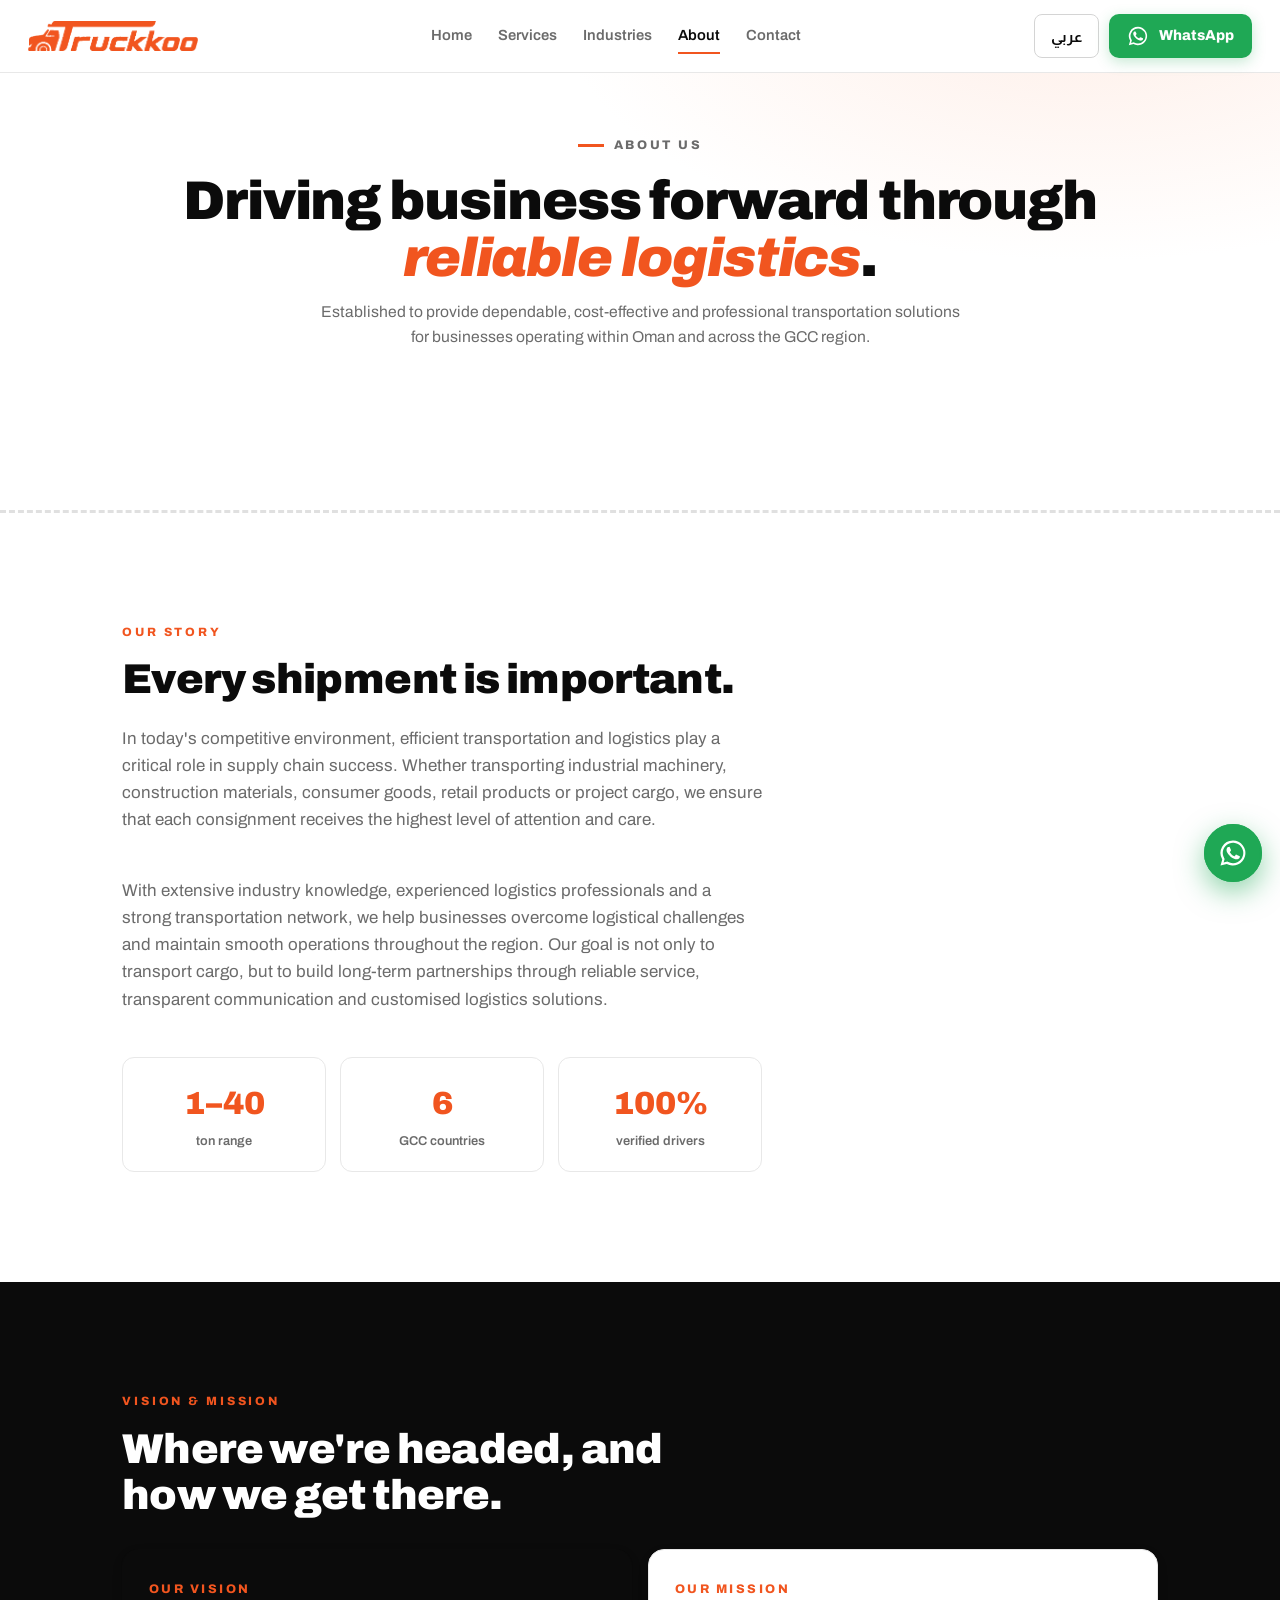
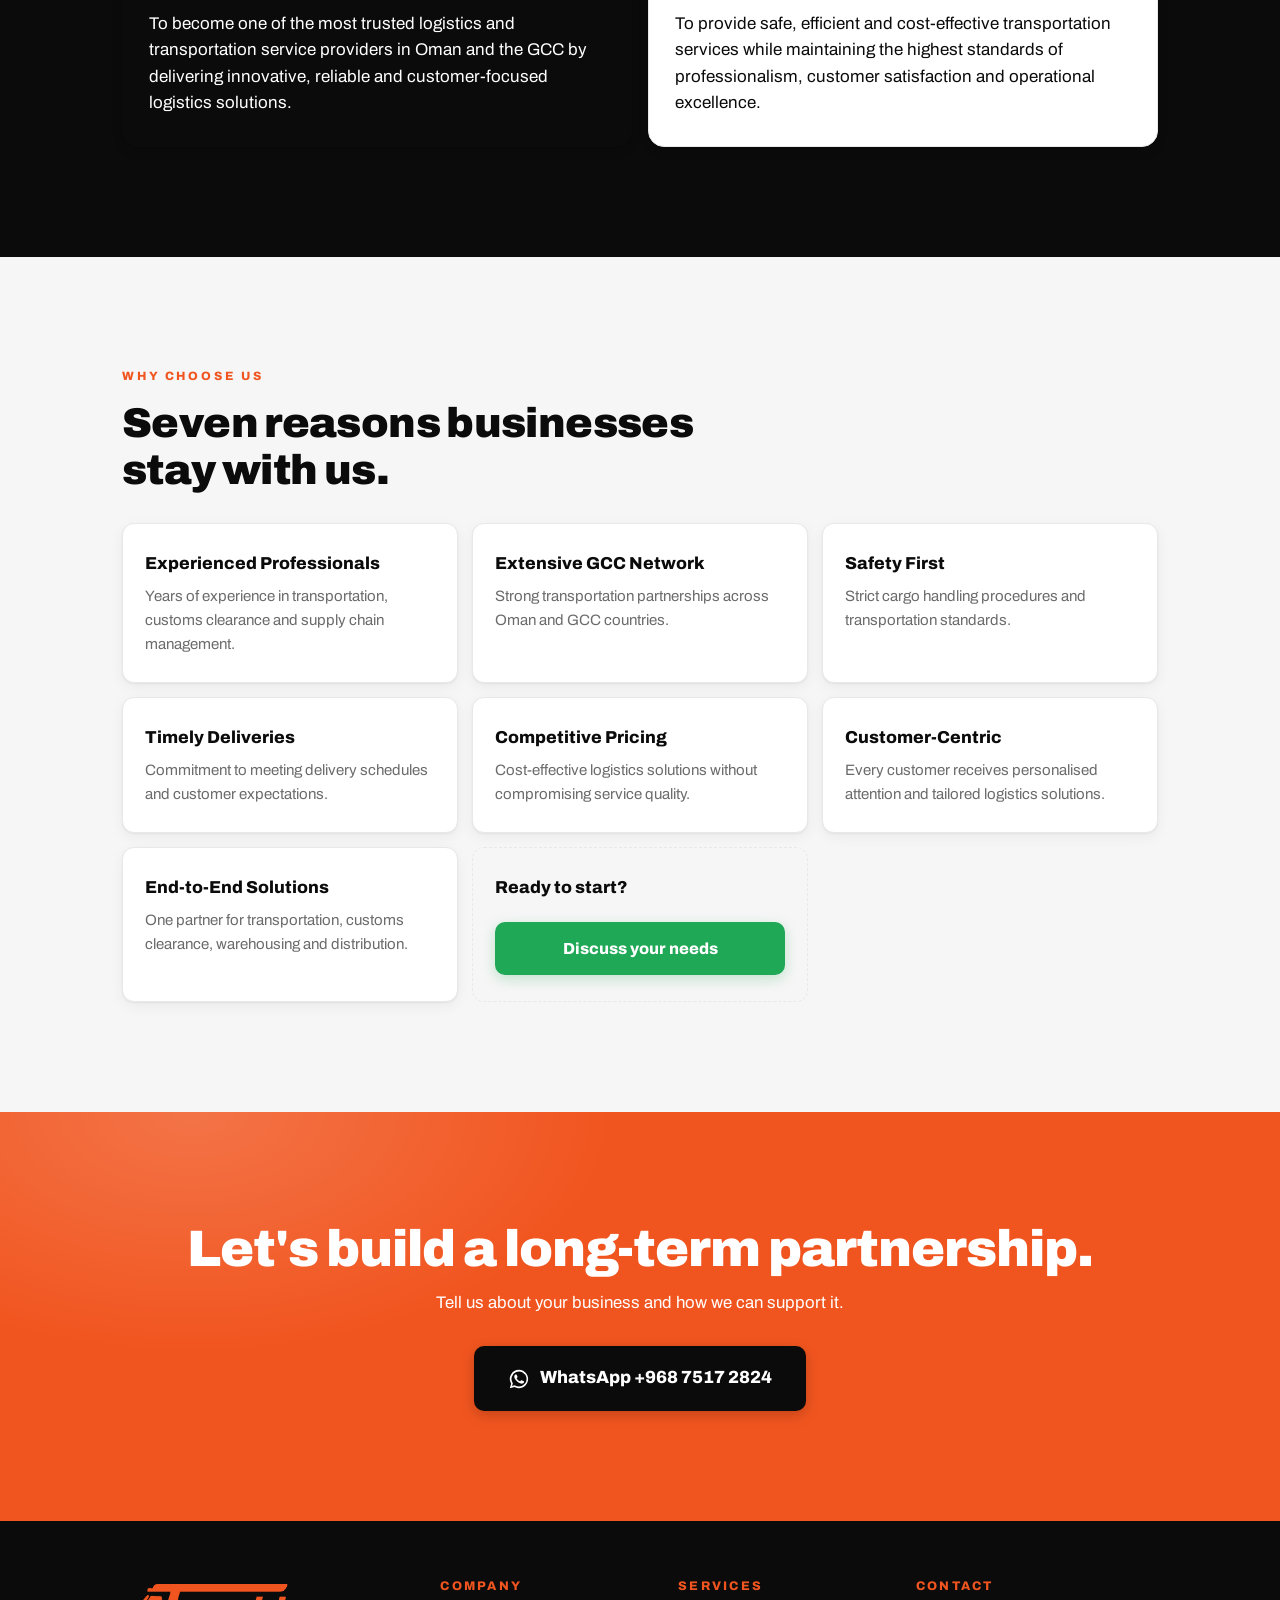
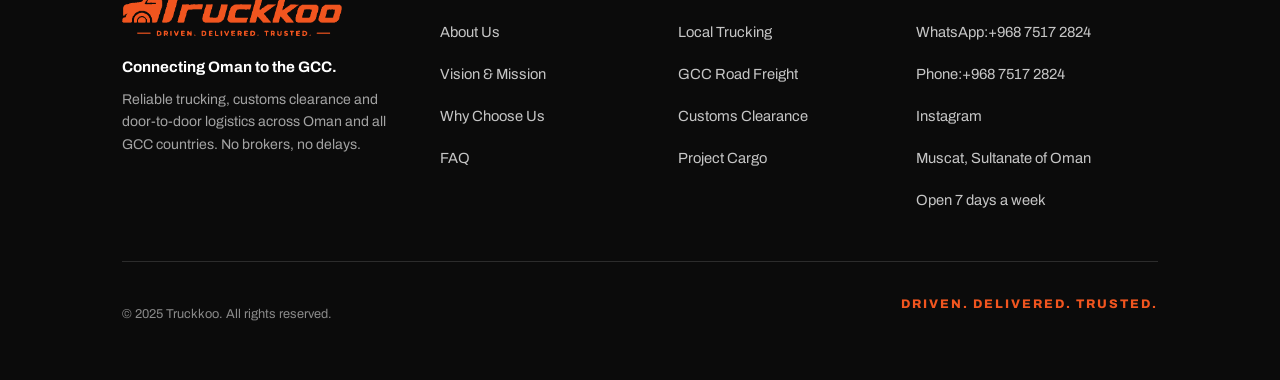
==== about.html @ d0517083 "Expand into multi-page logistics site: Services, Industries, About, Contact - Rebuild Home around Om" ====
<!DOCTYPE html>
<html lang="en" dir="ltr">
<head>
<meta charset="UTF-8">
<meta name="viewport" content="width=device-width, initial-scale=1.0">
<title>About Us — Truckkoo Trucking &amp; Logistics</title>
<meta name="description" content="Truckkoo provides dependable, cost-effective transportation across Oman and the GCC. Our vision, mission and the reasons businesses choose us.">
<meta property="og:title" content="About Us — Truckkoo">
<meta property="og:description" content="Driving business forward through reliable logistics across Oman and the GCC.">
<meta property="og:image" content="images/logo.jpg">
<meta name="theme-color" content="#13100D">
<link rel="icon" href="images/logo.jpg">
<link rel="preconnect" href="https://fonts.googleapis.com">
<link rel="preconnect" href="https://fonts.gstatic.com" crossorigin>
<link href="https://fonts.googleapis.com/css2?family=Archivo:ital,wght@0,400;0,500;0,600;0,800;0,900;1,800;1,900&family=Almarai:wght@300;400;700;800&display=swap" rel="stylesheet">
<link rel="stylesheet" href="css/style.css">
<script async src="https://www.googletagmanager.com/gtag/js?id=G-XXXXXXXXXX"></script>
<script>
  window.dataLayer = window.dataLayer || [];
  function gtag(){dataLayer.push(arguments);}
  gtag('js', new Date());
  gtag('config', 'G-XXXXXXXXXX');
</script>
</head>
<body>
<a class="skip-link en" href="#main">Skip to content</a>
<a class="skip-link ar" href="#main">تخطّ إلى المحتوى</a>

<!-- ===== Header ===== -->
<header class="site-header" id="top">
  <a class="brand" href="index.html" aria-label="Truckkoo">
    <img class="brand-logo" src="images/logo-word.png" alt="Truckkoo" width="710" height="125">
  </a>
  <nav class="main-nav" id="mainNav" aria-label="Main">
    <a href="index.html"><span class="en">Home</span><span class="ar">الرئيسية</span></a>
    <a href="services.html"><span class="en">Services</span><span class="ar">خدماتنا</span></a>
    <a href="industries.html"><span class="en">Industries</span><span class="ar">القطاعات</span></a>
    <a href="about.html" class="active"><span class="en">About</span><span class="ar">من نحن</span></a>
    <a href="contact.html"><span class="en">Contact</span><span class="ar">اتصل بنا</span></a>
  </nav>
  <div class="header-actions">
    <button class="lang-toggle" id="langToggle" aria-label="Switch language">
      <span class="en">عربي</span><span class="ar">EN</span>
    </button>
    <a class="btn btn-wa btn-header" href="https://wa.me/96875172824?text=Hi%20Truckkoo%2C%20I%20need%20a%20truck." target="_blank" rel="noopener">
      <svg class="ico-wa" viewBox="0 0 24 24" aria-hidden="true"><path d="M12 2a10 10 0 0 0-8.6 15.1L2 22l5-1.3A10 10 0 1 0 12 2zm0 18.2a8.2 8.2 0 0 1-4.2-1.2l-.3-.2-3 .8.8-2.9-.2-.3A8.2 8.2 0 1 1 12 20.2zm4.5-6.1c-.2-.1-1.5-.7-1.7-.8-.2-.1-.4-.1-.6.1-.2.2-.6.8-.8 1-.1.2-.3.2-.5.1a6.7 6.7 0 0 1-3.3-2.9c-.3-.4 0-.5.1-.7l.4-.5c.1-.2.2-.3.3-.5 0-.2 0-.4-.1-.5l-.8-1.9c-.2-.5-.4-.4-.6-.4h-.5c-.2 0-.5.1-.7.3-.2.3-.9.9-.9 2.2s.9 2.5 1.1 2.7c.1.2 1.9 2.9 4.6 4 .6.3 1.1.4 1.5.6.6.2 1.2.2 1.6.1.5-.1 1.5-.6 1.7-1.2.2-.6.2-1.1.2-1.2-.1-.1-.3-.2-.5-.3z" fill="currentColor"/></svg>
      <span class="en">WhatsApp</span><span class="ar">واتساب</span>
    </a>
    <button class="nav-toggle" id="navToggle" aria-label="Menu" aria-expanded="false" aria-controls="mainNav"><span></span><span></span><span></span></button>
  </div>
</header>

<main id="main">

<!-- ===== Page hero ===== -->
<section class="page-hero">
  <div class="container page-hero-inner">
    <p class="hero-kicker reveal" style="justify-content:center">
      <span class="en">About Us</span><span class="ar">من نحن</span>
    </p>
    <h1 class="hero-title reveal">
      <span class="en">Driving business forward through <em>reliable logistics</em>.</span>
      <span class="ar">ندفع الأعمال للأمام عبر <em>خدمات لوجستية موثوقة</em>.</span>
    </h1>
    <p class="hero-sub reveal lead-center">
      <span class="en">Established to provide dependable, cost-effective and professional transportation solutions for businesses operating within Oman and across the GCC region.</span>
      <span class="ar">تأسّسنا لتقديم حلول نقل موثوقة وفعّالة من حيث التكلفة واحترافية للشركات العاملة داخل عُمان وعبر منطقة الخليج.</span>
    </p>
  </div>
  <div class="road-strip" aria-hidden="true">
    <svg class="truck-svg" viewBox="0 0 360 112" width="360" height="112">
      <rect x="92" y="6" width="262" height="74" rx="5" fill="#ffffff" stroke="#dcdcdc" stroke-width="2"/>
      <line x1="104" y1="10" x2="104" y2="76" stroke="#f1f1f1" stroke-width="2"/>
      <line x1="342" y1="10" x2="342" y2="76" stroke="#f1f1f1" stroke-width="2"/>
      <image href="images/logo-mark.png" x="130" y="16" width="186" height="44"/>
      <text x="223" y="71" text-anchor="middle" font-family="Archivo, sans-serif" font-weight="700" font-size="8.5" letter-spacing="2.5" fill="#9a9a9a">WA.ME/96875172824</text>
      <rect x="6" y="80" width="348" height="5" fill="#0b0b0b"/>
      <rect x="226" y="85" width="122" height="6" rx="2" fill="#1d1d1d"/>
      <rect x="346" y="80" width="6" height="20" fill="#0b0b0b"/>
      <path d="M10 84 V52 Q10 46 13 41.5 L26 21.5 Q29.5 16 36 16 H78 Q84 16 84 22 V84 Z" fill="#f1551f"/>
      <rect x="11" y="68" width="73" height="16" fill="#d9430f"/>
      <path d="M17.5 44 L28.5 27 Q30.5 23.5 35 23.5 H52 V44 Z" fill="#181b20"/>
      <line x1="57" y1="20" x2="57" y2="80" stroke="#d9430f" stroke-width="2"/>
      <rect x="60" y="48" width="8" height="2.6" rx="1.3" fill="#b33409"/>
      <rect x="9" y="62" width="4.5" height="7" rx="1.6" fill="#ffd166"/>
      <rect x="6" y="74" width="9" height="11" rx="2" fill="#1a1a1a"/>
      <line x1="14" y1="30" x2="20" y2="30" stroke="#1a1a1a" stroke-width="2.4"/>
      <line x1="20" y1="30" x2="20" y2="38" stroke="#1a1a1a" stroke-width="2.4"/>
      <rect x="85.5" y="24" width="5" height="56" fill="#3c3f44"/>
      <rect x="85.5" y="20" width="5" height="3" fill="#6b6f75"/>
      <rect x="42" y="88" width="34" height="11" rx="5.5" fill="#aab0b7"/>
      <g transform="translate(30,96)"><g class="wheel"><circle r="13" fill="#15171a"/><circle r="6.6" fill="#caccd1"/><path d="M-6.6 0H6.6M0 -6.6V6.6" stroke="#74777c" stroke-width="2"/><circle r="2.1" fill="#74777c"/></g></g>
      <g transform="translate(72,96)"><g class="wheel"><circle r="13" fill="#15171a"/><circle r="6.6" fill="#caccd1"/><path d="M-6.6 0H6.6M0 -6.6V6.6" stroke="#74777c" stroke-width="2"/><circle r="2.1" fill="#74777c"/></g></g>
      <g transform="translate(282,96)"><g class="wheel"><circle r="13" fill="#15171a"/><circle r="6.6" fill="#caccd1"/><path d="M-6.6 0H6.6M0 -6.6V6.6" stroke="#74777c" stroke-width="2"/><circle r="2.1" fill="#74777c"/></g></g>
      <g transform="translate(309,96)"><g class="wheel"><circle r="13" fill="#15171a"/><circle r="6.6" fill="#caccd1"/><path d="M-6.6 0H6.6M0 -6.6V6.6" stroke="#74777c" stroke-width="2"/><circle r="2.1" fill="#74777c"/></g></g>
      <g transform="translate(336,96)"><g class="wheel"><circle r="13" fill="#15171a"/><circle r="6.6" fill="#caccd1"/><path d="M-6.6 0H6.6M0 -6.6V6.6" stroke="#74777c" stroke-width="2"/><circle r="2.1" fill="#74777c"/></g></g>
    </svg>
  </div>
</section>

<!-- ===== Story ===== -->
<section class="section">
  <div class="container">
    <p class="eyebrow reveal"><span class="en">Our Story</span><span class="ar">قصتنا</span></p>
    <h2 class="section-title reveal">
      <span class="en">Every shipment is important.</span>
      <span class="ar">كل شحنة مهمّة.</span>
    </h2>
    <p class="lead reveal">
      <span class="en">In today's competitive environment, efficient transportation and logistics play a critical role in supply chain success. Whether transporting industrial machinery, construction materials, consumer goods, retail products or project cargo, we ensure that each consignment receives the highest level of attention and care.</span>
      <span class="ar">في بيئة الأعمال التنافسية اليوم، يلعب النقل والخدمات اللوجستية الفعّالة دوراً حاسماً في نجاح سلسلة التوريد. سواءً كان نقل الآلات الصناعية أو مواد البناء أو السلع الاستهلاكية أو منتجات التجزئة أو شحنات المشاريع، نضمن أن تحظى كل شحنة بأعلى مستوى من العناية والاهتمام.</span>
    </p>
    <p class="lead reveal">
      <span class="en">With extensive industry knowledge, experienced logistics professionals and a strong transportation network, we help businesses overcome logistical challenges and maintain smooth operations throughout the region. Our goal is not only to transport cargo, but to build long-term partnerships through reliable service, transparent communication and customised logistics solutions.</span>
      <span class="ar">بفضل معرفتنا الواسعة بالقطاع، وفريقنا اللوجستي ذي الخبرة، وشبكة النقل القوية، نساعد الشركات على تجاوز التحديات اللوجستية والحفاظ على سير العمليات بسلاسة في جميع أنحاء المنطقة. هدفنا ليس نقل البضائع فحسب، بل بناء شراكات طويلة الأمد عبر خدمة موثوقة وتواصل شفّاف وحلول لوجستية مخصّصة.</span>
    </p>
    <div class="stats reveal" style="margin-top:10px">
      <div class="stat"><strong>1–40</strong><span class="en">ton range</span><span class="ar">طن حمولة</span></div>
      <div class="stat"><strong>6</strong><span class="en">GCC countries</span><span class="ar">دول خليجية</span></div>
      <div class="stat"><strong>100%</strong><span class="en">verified drivers</span><span class="ar">سائقون موثّقون</span></div>
    </div>
  </div>
</section>

<!-- ===== Vision & Mission ===== -->
<section class="section section-dark" id="vision">
  <div class="container">
    <p class="eyebrow reveal"><span class="en">Vision &amp; Mission</span><span class="ar">الرؤية والرسالة</span></p>
    <h2 class="section-title reveal">
      <span class="en">Where we're headed, and how we get there.</span>
      <span class="ar">إلى أين نتّجه، وكيف نصل.</span>
    </h2>
    <div class="vm-grid">
      <div class="vm-card vm-accent reveal">
        <p class="vm-label"><span class="en">Our Vision</span><span class="ar">رؤيتنا</span></p>
        <p><span class="en">To become one of the most trusted logistics and transportation service providers in Oman and the GCC by delivering innovative, reliable and customer-focused logistics solutions.</span><span class="ar">أن نصبح من أكثر مزوّدي الخدمات اللوجستية والنقل ثقةً في عُمان والخليج، عبر تقديم حلول لوجستية مبتكرة وموثوقة تركّز على العميل.</span></p>
      </div>
      <div class="vm-card reveal">
        <p class="vm-label"><span class="en">Our Mission</span><span class="ar">رسالتنا</span></p>
        <p><span class="en">To provide safe, efficient and cost-effective transportation services while maintaining the highest standards of professionalism, customer satisfaction and operational excellence.</span><span class="ar">تقديم خدمات نقل آمنة وفعّالة وبتكلفة مناسبة مع الحفاظ على أعلى معايير الاحترافية ورضا العملاء والتميّز التشغيلي.</span></p>
      </div>
    </div>
  </div>
</section>

<!-- ===== Why Choose Us ===== -->
<section class="section why" id="why">
  <div class="container">
    <p class="eyebrow reveal"><span class="en">Why Choose Us</span><span class="ar">لماذا تختارنا</span></p>
    <h2 class="section-title reveal">
      <span class="en">Seven reasons businesses stay with us.</span>
      <span class="ar">سبعة أسباب تجعل الشركات تبقى معنا.</span>
    </h2>
    <div class="info-grid">
      <div class="info-card reveal"><h3><span class="en">Experienced Professionals</span><span class="ar">فريق ذو خبرة</span></h3><p><span class="en">Years of experience in transportation, customs clearance and supply chain management.</span><span class="ar">سنوات من الخبرة في النقل والتخليص الجمركي وإدارة سلسلة التوريد.</span></p></div>
      <div class="info-card reveal"><h3><span class="en">Extensive GCC Network</span><span class="ar">شبكة خليجية واسعة</span></h3><p><span class="en">Strong transportation partnerships across Oman and GCC countries.</span><span class="ar">شراكات نقل قوية عبر عُمان ودول الخليج.</span></p></div>
      <div class="info-card reveal"><h3><span class="en">Safety First</span><span class="ar">السلامة أولاً</span></h3><p><span class="en">Strict cargo handling procedures and transportation standards.</span><span class="ar">إجراءات صارمة لمناولة البضائع ومعايير نقل عالية.</span></p></div>
      <div class="info-card reveal"><h3><span class="en">Timely Deliveries</span><span class="ar">توصيل في الوقت</span></h3><p><span class="en">Commitment to meeting delivery schedules and customer expectations.</span><span class="ar">التزام بالوفاء بمواعيد التسليم وتوقعات العملاء.</span></p></div>
      <div class="info-card reveal"><h3><span class="en">Competitive Pricing</span><span class="ar">أسعار تنافسية</span></h3><p><span class="en">Cost-effective logistics solutions without compromising service quality.</span><span class="ar">حلول لوجستية بتكلفة مناسبة دون المساس بجودة الخدمة.</span></p></div>
      <div class="info-card reveal"><h3><span class="en">Customer-Centric</span><span class="ar">نركّز على العميل</span></h3><p><span class="en">Every customer receives personalised attention and tailored logistics solutions.</span><span class="ar">كل عميل يحظى باهتمام شخصي وحلول لوجستية مصمّمة خصيصاً.</span></p></div>
      <div class="info-card reveal"><h3><span class="en">End-to-End Solutions</span><span class="ar">حلول متكاملة</span></h3><p><span class="en">One partner for transportation, customs clearance, warehousing and distribution.</span><span class="ar">شريك واحد للنقل والتخليص الجمركي والتخزين والتوزيع.</span></p></div>
      <div class="info-card reveal" style="display:flex;flex-direction:column;justify-content:center;gap:14px;border-style:dashed;background:transparent;box-shadow:none">
        <h3><span class="en">Ready to start?</span><span class="ar">جاهز للبدء؟</span></h3>
        <a class="btn btn-wa" href="https://wa.me/96875172824?text=Hi%20Truckkoo%2C%20I'd%20like%20to%20discuss%20my%20logistics%20needs." target="_blank" rel="noopener"><span class="en">Discuss your needs</span><span class="ar">ناقش احتياجاتك</span></a>
      </div>
    </div>
  </div>
</section>

<!-- ===== Contact CTA ===== -->
<section class="section section-orange contact" id="contact">
  <div class="container contact-inner">
    <h2 class="contact-title reveal">
      <span class="en">Let's build a long-term partnership.</span>
      <span class="ar">لنبنِ شراكة طويلة الأمد.</span>
    </h2>
    <p class="contact-sub reveal">
      <span class="en">Tell us about your business and how we can support it.</span>
      <span class="ar">أخبرنا عن عملك وكيف يمكننا دعمه.</span>
    </p>
    <a class="btn btn-dark btn-xl reveal" href="https://wa.me/96875172824?text=Hi%20Truckkoo%2C%20I'd%20like%20to%20discuss%20a%20logistics%20partnership." target="_blank" rel="noopener">
      <svg class="ico-wa" viewBox="0 0 24 24" aria-hidden="true"><path d="M12 2a10 10 0 0 0-8.6 15.1L2 22l5-1.3A10 10 0 1 0 12 2zm0 18.2a8.2 8.2 0 0 1-4.2-1.2l-.3-.2-3 .8.8-2.9-.2-.3A8.2 8.2 0 1 1 12 20.2zm4.5-6.1c-.2-.1-1.5-.7-1.7-.8-.2-.1-.4-.1-.6.1-.2.2-.6.8-.8 1-.1.2-.3.2-.5.1a6.7 6.7 0 0 1-3.3-2.9c-.3-.4 0-.5.1-.7l.4-.5c.1-.2.2-.3.3-.5 0-.2 0-.4-.1-.5l-.8-1.9c-.2-.5-.4-.4-.6-.4h-.5c-.2 0-.5.1-.7.3-.2.3-.9.9-.9 2.2s.9 2.5 1.1 2.7c.1.2 1.9 2.9 4.6 4 .6.3 1.1.4 1.5.6.6.2 1.2.2 1.6.1.5-.1 1.5-.6 1.7-1.2.2-.6.2-1.1.2-1.2-.1-.1-.3-.2-.5-.3z" fill="currentColor"/></svg>
      <span class="en">WhatsApp +968 7517 2824</span><span class="ar">واتساب ‎+968 7517 2824‎</span>
    </a>
  </div>
</section>

</main>

<!-- ===== Footer ===== -->
<footer class="site-footer">
  <div class="container">
    <div class="footer-grid">
      <div class="footer-col footer-col-brand">
        <a class="brand brand-footer" href="index.html">
          <img class="brand-logo brand-logo-footer" src="images/logo-mark.png" alt="Truckkoo — Driven. Delivered. Trusted." width="710" height="168">
        </a>
        <p class="footer-slogan">
          <span class="en">Connecting Oman to the GCC.</span>
          <span class="ar">نربط عُمان بدول الخليج.</span>
        </p>
        <p class="footer-desc">
          <span class="en">Reliable trucking, customs clearance and door-to-door logistics across Oman and all GCC countries. No brokers, no delays.</span>
          <span class="ar">نقل موثوق وتخليص جمركي وخدمات من الباب إلى الباب في عُمان وجميع دول الخليج. بدون وسطاء، بدون تأخير.</span>
        </p>
      </div>
      <div class="footer-col">
        <h4><span class="en">Company</span><span class="ar">الشركة</span></h4>
        <ul>
          <li><a href="about.html"><span class="en">About Us</span><span class="ar">من نحن</span></a></li>
          <li><a href="about.html#vision"><span class="en">Vision &amp; Mission</span><span class="ar">الرؤية والرسالة</span></a></li>
          <li><a href="about.html#why"><span class="en">Why Choose Us</span><span class="ar">لماذا تختارنا</span></a></li>
          <li><a href="contact.html#faq"><span class="en">FAQ</span><span class="ar">الأسئلة الشائعة</span></a></li>
        </ul>
      </div>
      <div class="footer-col">
        <h4><span class="en">Services</span><span class="ar">الخدمات</span></h4>
        <ul>
          <li><a href="services.html#local"><span class="en">Local Trucking</span><span class="ar">النقل الداخلي</span></a></li>
          <li><a href="services.html#gcc"><span class="en">GCC Road Freight</span><span class="ar">الشحن الخليجي</span></a></li>
          <li><a href="services.html#customs"><span class="en">Customs Clearance</span><span class="ar">التخليص الجمركي</span></a></li>
          <li><a href="services.html#project"><span class="en">Project Cargo</span><span class="ar">شحن المشاريع</span></a></li>
        </ul>
      </div>
      <div class="footer-col">
        <h4><span class="en">Contact</span><span class="ar">تواصل معنا</span></h4>
        <ul>
          <li><a href="https://wa.me/96875172824" target="_blank" rel="noopener"><span class="en">WhatsApp:</span><span class="ar">واتساب:</span> <span dir="ltr">+968 7517 2824</span></a></li>
          <li><a href="tel:+96875172824"><span class="en">Phone:</span><span class="ar">هاتف:</span> <span dir="ltr">+968 7517 2824</span></a></li>
          <li><a href="https://instagram.com/truckkoo" target="_blank" rel="noopener"><span class="en">Instagram</span><span class="ar">إنستغرام</span></a></li>
          <li><span class="footer-plain"><span class="en">Muscat, Sultanate of Oman</span><span class="ar">مسقط، سلطنة عُمان</span></span></li>
          <li><span class="footer-plain"><span class="en">Open 7 days a week</span><span class="ar">نعمل طوال أيام الأسبوع</span></span></li>
        </ul>
      </div>
    </div>
    <div class="footer-bottom">
      <p class="footer-copy">© 2025 Truckkoo. <span class="en">All rights reserved.</span><span class="ar">جميع الحقوق محفوظة.</span></p>
      <p class="footer-tag"><span class="en">Driven. Delivered. Trusted.</span><span class="ar">قيادة. توصيل. ثقة.</span></p>
    </div>
  </div>
</footer>

<a class="wa-float" href="https://wa.me/96875172824?text=Hi%20Truckkoo%2C%20I%20need%20a%20truck." target="_blank" rel="noopener" aria-label="Chat on WhatsApp">
  <svg viewBox="0 0 24 24" aria-hidden="true"><path d="M12 2a10 10 0 0 0-8.6 15.1L2 22l5-1.3A10 10 0 1 0 12 2zm0 18.2a8.2 8.2 0 0 1-4.2-1.2l-.3-.2-3 .8.8-2.9-.2-.3A8.2 8.2 0 1 1 12 20.2zm4.5-6.1c-.2-.1-1.5-.7-1.7-.8-.2-.1-.4-.1-.6.1-.2.2-.6.8-.8 1-.1.2-.3.2-.5.1a6.7 6.7 0 0 1-3.3-2.9c-.3-.4 0-.5.1-.7l.4-.5c.1-.2.2-.3.3-.5 0-.2 0-.4-.1-.5l-.8-1.9c-.2-.5-.4-.4-.6-.4h-.5c-.2 0-.5.1-.7.3-.2.3-.9.9-.9 2.2s.9 2.5 1.1 2.7c.1.2 1.9 2.9 4.6 4 .6.3 1.1.4 1.5.6.6.2 1.2.2 1.6.1.5-.1 1.5-.6 1.7-1.2.2-.6.2-1.1.2-1.2-.1-.1-.3-.2-.5-.3z" fill="currentColor"/></svg>
</a>

<script src="js/main.js"></script>
</body>
</html>
---- css/style.css ----
/* ============================================================
   Truckkoo — Driven. Delivered. Trusted.
   Mobile-first · Bilingual EN/AR · Single accent orange
   ============================================================ */

:root {
  --orange: #f1551f;
  --orange-deep: #d9430f;
  --orange-soft: #feeee7;
  --sand: #ffffff;
  --sand-deep: #f6f6f6;
  --ink: #0b0b0b;
  --ink-soft: #6b6b6b;
  --line: #e8e8e8;
  --asphalt: #0b0b0b;
  --asphalt-2: #161616;
  --asphalt-line: #2c2c2c;
  --paper: #ffffff;
  --wa: #1fa855;
  --font-latin: "Archivo", sans-serif;
  --font-arabic: "Almarai", sans-serif;
  --radius: 12px;
  --shadow: 0 1px 2px rgba(0, 0, 0, .05), 0 4px 14px rgba(0, 0, 0, .05);
}

* { margin: 0; padding: 0; box-sizing: border-box; }

html { scroll-behavior: smooth; scroll-padding-top: 76px; }

body {
  font-family: var(--font-latin);
  background: var(--sand);
  color: var(--ink);
  line-height: 1.6;
  -webkit-font-smoothing: antialiased;
  overflow-x: hidden;
}

/* ---------- Language switching ---------- */
html[lang="en"] .ar { display: none; }
html[lang="ar"] .en { display: none; }
html[lang="ar"] body { font-family: var(--font-arabic); }
html[lang="ar"] h1, html[lang="ar"] h2, html[lang="ar"] h3 { font-family: var(--font-arabic); }
html[lang="ar"] .hero-title, html[lang="ar"] .section-title { letter-spacing: 0; }
html[lang="ar"] .eyebrow, html[lang="ar"] .hero-kicker { letter-spacing: 0; }

.container { width: 100%; max-width: 1080px; margin-inline: auto; padding-inline: 22px; }

img, svg { display: block; max-width: 100%; }
a { color: inherit; text-decoration: none; }
ul, ol { list-style: none; }

/* ---------- Buttons ---------- */
.btn {
  display: inline-flex; align-items: center; justify-content: center; gap: 10px;
  font-family: inherit; font-weight: 800; font-size: 1rem;
  padding: 14px 26px; border-radius: 10px; border: none; cursor: pointer;
  transition: transform .18s ease, box-shadow .18s ease, background .18s ease;
}
.btn:active { transform: scale(.97); }
.btn-wa { background: var(--wa); color: #fff; box-shadow: 0 4px 14px rgba(31, 168, 85, .25); }
.btn-wa:hover { background: #178f47; transform: translateY(-2px); }
.btn-dark { background: var(--asphalt); color: #fff; box-shadow: 0 4px 14px rgba(0, 0, 0, .2); }
.btn-dark:hover { background: #000; transform: translateY(-2px); }
.btn-xl { font-size: 1.1rem; padding: 18px 34px; }
.ico-wa { width: 22px; height: 22px; flex: none; }

/* ---------- Header ---------- */
.site-header {
  position: sticky; top: 0; z-index: 50;
  display: flex; align-items: center; justify-content: space-between;
  padding: 12px 18px;
  background: rgba(255, 255, 255, .94);
  backdrop-filter: blur(10px);
  border-bottom: 1px solid var(--line);
}
.brand { display: inline-flex; align-items: center; }
.brand-logo { height: 30px; width: auto; }
.brand-logo-footer { height: 52px; }
.header-actions { display: flex; align-items: center; gap: 10px; }
.lang-toggle {
  font-family: var(--font-arabic); font-weight: 700; font-size: .95rem;
  background: transparent; color: var(--ink);
  border: 1.5px solid #d4d4d4; border-radius: 8px;
  padding: 8px 16px; cursor: pointer; transition: all .18s ease;
}
.lang-toggle:hover { border-color: var(--orange); color: var(--orange); }
.btn-header { padding: 10px 18px; font-size: .9rem; }
.btn-header .en, .btn-header .ar { display: none; }

/* ---------- Hero ---------- */
.hero {
  position: relative;
  background:
    radial-gradient(900px 480px at 85% -10%, var(--orange-soft) 0%, transparent 60%),
    var(--sand);
  overflow: hidden;
}
.hero-inner {
  position: relative; z-index: 2; text-align: center;
  min-height: calc(100svh - 140px);
  display: flex; flex-direction: column; align-items: center; justify-content: center;
  padding-block: 16px 24px;
}
.hero-below { position: relative; z-index: 2; }
.hero-kicker {
  display: inline-flex; align-items: center; gap: 10px;
  font-weight: 800; font-size: .78rem; letter-spacing: .22em; text-transform: uppercase;
  color: var(--ink-soft); margin-bottom: 18px;
}
.hero-kicker::before {
  content: ""; width: 26px; height: 3px; background: var(--orange); flex: none;
}
.hero-title {
  font-size: clamp(2rem, 7.4vw, 4.2rem);
  font-weight: 900; line-height: 1.04; letter-spacing: -0.02em;
  margin-bottom: 14px;
}
.hero-title em { font-style: italic; color: var(--orange); }
.hero-sub {
  font-size: .98rem; color: var(--ink-soft); max-width: 520px;
  margin: 0 auto 22px;
}
.hero-note { margin-top: 12px; font-size: .85rem; color: var(--ink-soft); }
.hero-cta { width: 100%; }

/* ---------- Quote form ---------- */
.quote-form {
  max-width: 560px; margin: 0 auto;
  background: var(--paper); border: 1px solid var(--line); border-radius: 16px;
  padding: 22px; text-align: start;
  box-shadow: 0 12px 40px rgba(0, 0, 0, .08);
}
.qf-grid { display: grid; gap: 14px; margin-bottom: 16px; }
.qf-field { display: flex; flex-direction: column; gap: 6px; }
.qf-field label {
  font-weight: 800; font-size: .8rem; letter-spacing: .04em; text-transform: uppercase;
  color: var(--ink);
}
.qf-field label small { font-weight: 600; color: var(--ink-soft); text-transform: none; letter-spacing: 0; }
.qf-field input, .qf-field select {
  font-family: inherit; font-size: 1rem; color: var(--ink);
  background: var(--sand-deep); border: 1.5px solid transparent; border-radius: 10px;
  padding: 13px 14px; width: 100%;
  transition: border-color .15s ease, background .15s ease;
  -webkit-appearance: none; appearance: none;
}
.qf-field select {
  background-image: url("data:image/svg+xml,%3Csvg xmlns='http://www.w3.org/2000/svg' viewBox='0 0 24 24'%3E%3Cpath d='M6 9l6 6 6-6' fill='none' stroke='%230b0b0b' stroke-width='2'/%3E%3C/svg%3E");
  background-repeat: no-repeat; background-size: 18px;
  background-position: right 14px center;
  padding-inline-end: 42px;
}
html[dir="rtl"] .qf-field select { background-position: left 14px center; }
.qf-field input:focus, .qf-field select:focus {
  outline: none; background: var(--paper); border-color: var(--ink);
}
.qf-field input::placeholder { color: #9a9a9a; }
.qf-submit { width: 100%; }
.qf-error { margin: -6px 0 12px; font-size: .85rem; font-weight: 700; color: #d33; }
html[lang="ar"] .qf-field label { letter-spacing: 0; }

/* Road strip with driving truck (in flow, right under hero content) */
.road-strip {
  position: relative;
  height: clamp(86px, 12vw, 112px);
  border-bottom: 3px dashed rgba(0, 0, 0, .12);
  overflow: hidden;
  pointer-events: none;
}
.truck-svg {
  position: absolute; bottom: 4px; left: 0;
  width: clamp(250px, 36vw, 340px); height: auto;
  transform: translateX(105vw);
  animation: drive 8s linear infinite;
}
@keyframes drive {
  from { transform: translateX(105vw); }
  to   { transform: translateX(-360px); }
}
.truck-svg .wheel {
  animation: roll .9s linear infinite;
  transform-box: fill-box; transform-origin: center;
}
@keyframes roll { to { transform: rotate(-360deg); } }

/* Marquee strip */
.hero-strip {
  position: relative; z-index: 2;
  background: var(--asphalt); color: var(--sand);
  padding: 13px 0; overflow: hidden; white-space: nowrap;
}
.strip-track {
  display: inline-flex; gap: 26px;
  font-weight: 800; font-size: .8rem; letter-spacing: .25em;
  animation: marquee 28s linear infinite;
  will-change: transform;
}
.strip-track span:nth-child(even) { color: var(--orange); }
@keyframes marquee { to { transform: translateX(-50%); } }
html[dir="rtl"] .strip-track { animation-name: marquee-rtl; }
@keyframes marquee-rtl { to { transform: translateX(50%); } }

/* ---------- Sections (shared) ---------- */
.section { padding: 84px 0; }
.eyebrow {
  font-weight: 800; font-size: .75rem; letter-spacing: .24em; text-transform: uppercase;
  color: var(--orange); margin-bottom: 14px;
}
.section-title {
  font-size: clamp(1.7rem, 5.6vw, 2.6rem);
  font-weight: 900; line-height: 1.12; letter-spacing: -0.015em;
  margin-bottom: 22px; max-width: 620px;
}
.section-dark { background: var(--asphalt); color: var(--sand); }
.section-dark .section-title { color: #fff; }

/* ---------- About ---------- */
.lead { font-size: 1.06rem; color: var(--ink-soft); max-width: 640px; margin-bottom: 44px; }
.stats { display: grid; grid-template-columns: repeat(3, 1fr); gap: 14px; max-width: 640px; }
.stat {
  background: var(--paper); border: 1px solid var(--line); border-radius: var(--radius);
  padding: 20px 14px; text-align: center;
  display: flex; flex-direction: column; gap: 2px;
}
.stat strong { font-size: clamp(1.4rem, 5vw, 2rem); font-weight: 900; color: var(--orange); }
.stat span { font-size: .8rem; color: var(--ink-soft); font-weight: 600; }

/* ---------- Services ---------- */
.service-list { display: grid; gap: 0; margin-top: 30px; }
.service {
  display: grid; grid-template-columns: auto 1fr; column-gap: 18px; row-gap: 2px;
  padding: 24px 0; border-bottom: 1px solid var(--asphalt-line);
  align-items: start;
}
.service:first-child { border-top: 1px solid var(--asphalt-line); }
.service-num {
  grid-row: 1 / span 2;
  font-weight: 900; font-size: .85rem; color: var(--orange);
  border: 1.5px solid var(--asphalt-line); border-radius: 50%;
  width: 42px; height: 42px; display: grid; place-items: center;
  margin-top: 2px;
}
.service h3 { font-size: 1.12rem; font-weight: 800; color: #fff; }
.service p { font-size: .94rem; color: #a3a3a3; }

/* ---------- Truck Types ---------- */
.truck-grid { display: grid; gap: 14px; margin-top: 30px; }
.truck-card {
  background: var(--asphalt-2); border: 1px solid var(--asphalt-line);
  border-radius: var(--radius); padding: 26px 22px;
  transition: border-color .2s ease, transform .2s ease;
}
.truck-card:hover { border-color: var(--orange); transform: translateY(-3px); }
.truck-ico { width: 96px; height: 48px; color: var(--orange); margin-bottom: 16px; }
.truck-tons {
  display: inline-block; font-weight: 900; font-size: 1.5rem; color: #fff;
  margin-bottom: 6px;
}
.truck-tons small { font-size: .8rem; font-weight: 700; color: var(--orange); letter-spacing: .08em; }
.truck-card h3 { font-size: 1.05rem; font-weight: 800; color: var(--sand); margin-bottom: 6px; }
.truck-card p { font-size: .9rem; color: #a3a3a3; }
.truck-card-cta {
  display: flex; flex-direction: column; align-items: flex-start; justify-content: center; gap: 16px;
  background: transparent; border: 2px dashed var(--asphalt-line);
}
.truck-cta-text { font-size: 1.1rem; font-weight: 800; color: #fff; }

/* ---------- How It Works ---------- */
.steps { display: grid; gap: 18px; margin-top: 34px; counter-reset: step; position: relative; }
.step {
  position: relative;
  background: var(--paper); border: 1px solid var(--line); border-radius: var(--radius);
  padding: 26px 22px 26px; box-shadow: var(--shadow);
}
.step-num {
  display: grid; place-items: center;
  width: 46px; height: 46px; border-radius: 50%;
  background: var(--orange); color: #fff;
  font-weight: 900; font-size: 1.2rem;
  margin-bottom: 14px;
  box-shadow: 0 6px 16px rgba(241, 85, 31, .4);
}
.step h3 { font-size: 1.12rem; font-weight: 800; margin-bottom: 4px; }
.step p { font-size: .94rem; color: var(--ink-soft); }

/* ---------- Why ---------- */
.why { background: var(--sand-deep); }
.why-list { display: grid; gap: 12px; margin-top: 30px; max-width: 560px; }
.why-list li {
  display: flex; align-items: center; gap: 14px;
  background: var(--paper); border: 1px solid var(--line); border-radius: var(--radius);
  padding: 16px 20px; font-weight: 700; font-size: 1rem;
}
.check {
  display: grid; place-items: center; flex: none;
  width: 28px; height: 28px; border-radius: 50%;
  background: var(--orange); color: #fff; font-size: .9rem; font-weight: 900;
}

/* ---------- Contact ---------- */
.section-orange {
  background:
    radial-gradient(700px 400px at 15% 0%, rgba(255, 255, 255, .18) 0%, transparent 60%),
    var(--orange);
  color: #fff;
}
.contact-inner { text-align: center; }
.contact-title {
  font-size: clamp(2rem, 7vw, 3.2rem); font-weight: 900; line-height: 1.08;
  letter-spacing: -0.02em; margin-bottom: 12px;
}
.contact-sub { font-size: 1.05rem; opacity: .92; margin-bottom: 30px; }
.contact-phone { margin-top: 20px; font-size: .98rem; opacity: .95; }
.contact-phone a { font-weight: 800; text-decoration: underline; text-underline-offset: 3px; }

/* ---------- Footer ---------- */
.site-footer { background: var(--asphalt); color: var(--sand); padding: 56px 0 96px; }
.footer-inner { display: flex; flex-direction: column; align-items: center; gap: 14px; text-align: center; }
.footer-slogan { font-size: .95rem; color: #a3a3a3; }
.footer-links { display: flex; gap: 22px; margin-top: 6px; }
.footer-links a { font-weight: 700; font-size: .92rem; color: var(--sand); transition: color .18s ease; }
.footer-links a:hover { color: var(--orange); }
.footer-copy { margin-top: 18px; font-size: .8rem; color: #8a8a8a; }

/* ---------- Floating WhatsApp ---------- */
.wa-float {
  position: fixed; z-index: 60;
  inset-inline-end: 18px; bottom: 18px;
  width: 58px; height: 58px; border-radius: 50%;
  background: var(--wa); color: #fff;
  display: grid; place-items: center;
  box-shadow: 0 10px 28px rgba(31, 168, 85, .5);
  transition: transform .18s ease;
}
.wa-float:hover { transform: scale(1.08); }
.wa-float svg { width: 30px; height: 30px; }
.wa-float::after {
  content: ""; position: absolute; inset: 0; border-radius: 50%;
  border: 2px solid var(--wa);
  animation: pulse 2s ease-out infinite;
}
@keyframes pulse {
  0% { transform: scale(1); opacity: .8; }
  100% { transform: scale(1.55); opacity: 0; }
}

/* ---------- Scroll reveal ---------- */
.reveal { opacity: 0; transform: translateY(22px); transition: opacity .6s ease, transform .6s ease; }
.reveal.in { opacity: 1; transform: none; }

@media (prefers-reduced-motion: reduce) {
  .reveal { opacity: 1; transform: none; transition: none; }
  .strip-track { animation: none; }
  .wa-float::after { animation: none; }
  .truck-svg { animation-duration: 60s; }
  .truck-svg .wheel { animation: none; }
  html { scroll-behavior: auto; }
}

/* ---------- Main nav (desktop) ---------- */
.main-nav { display: none; gap: 26px; }
.main-nav a {
  font-weight: 600; font-size: .92rem; color: var(--ink-soft);
  position: relative; transition: color .18s ease; padding: 4px 0;
}
.main-nav a::after {
  content: ""; position: absolute; inset-inline: 0; bottom: -2px; height: 2px;
  background: var(--orange); transform: scaleX(0); transform-origin: center;
  transition: transform .2s ease;
}
.main-nav a:hover { color: var(--ink); }
.main-nav a:hover::after { transform: scaleX(1); }

/* ---------- Hero trust badges ---------- */
.hero-badges {
  display: grid; grid-template-columns: repeat(2, 1fr); gap: 10px;
  max-width: 720px; margin: 0 auto;
  padding: 32px 22px 56px;
}
.hero-badges li {
  display: flex; align-items: center; gap: 10px;
  background: var(--paper); border: 1px solid var(--line);
  border-radius: 10px; padding: 12px 14px;
  font-weight: 700; font-size: .82rem;
}
.badge-ico { color: var(--orange); flex: none; display: grid; place-items: center; }
.badge-ico svg { width: 22px; height: 22px; }

/* ---------- FAQ ---------- */
.faq-list { margin-top: 30px; max-width: 720px; }
.faq-item { border-bottom: 1px solid var(--asphalt-line); }
.faq-item:first-child { border-top: 1px solid var(--asphalt-line); }
.faq-item summary {
  display: flex; align-items: center; justify-content: space-between; gap: 16px;
  list-style: none; cursor: pointer;
  padding: 20px 0; font-weight: 800; font-size: 1.02rem; color: #fff;
  transition: color .18s ease;
}
.faq-item summary::-webkit-details-marker { display: none; }
.faq-item summary:hover { color: var(--orange); }
.faq-plus { position: relative; flex: none; width: 18px; height: 18px; }
.faq-plus::before, .faq-plus::after {
  content: ""; position: absolute; background: var(--orange);
  transition: transform .2s ease;
}
.faq-plus::before { inset-inline: 0; top: 8px; height: 2px; }
.faq-plus::after { inset-block: 0; inset-inline-start: 8px; width: 2px; }
.faq-item[open] .faq-plus::after { transform: scaleY(0); }
.faq-item p { padding: 0 0 22px; font-size: .96rem; color: #a3a3a3; max-width: 600px; }

/* ---------- Corporate footer ---------- */
.footer-grid {
  display: grid; grid-template-columns: 1fr; gap: 36px;
  padding-bottom: 40px; border-bottom: 1px solid var(--asphalt-line);
}
.footer-col h4 {
  font-size: .78rem; font-weight: 800; letter-spacing: .18em; text-transform: uppercase;
  color: var(--orange); margin-bottom: 16px;
}
.footer-col ul { display: grid; gap: 2px; }
.footer-col ul a, .footer-plain { font-size: .92rem; color: #c6c6c6; }
.footer-col ul a, .footer-col ul .footer-plain {
  display: inline-flex; align-items: center; min-height: 40px; padding-block: 6px;
}
.footer-col ul a { transition: color .18s ease; }
.footer-col ul a:hover { color: var(--orange); }
.footer-col-brand .brand { margin-bottom: 12px; }
.footer-slogan { font-size: .95rem; font-weight: 700; color: var(--sand); margin-bottom: 10px; }
.footer-desc { font-size: .88rem; color: #a3a3a3; max-width: 300px; }
.footer-bottom {
  display: flex; flex-direction: column; gap: 6px; align-items: center;
  padding-top: 24px; text-align: center;
}
.footer-copy { font-size: .8rem; color: #8a8a8a; }
.footer-tag { font-size: .78rem; font-weight: 800; letter-spacing: .16em; text-transform: uppercase; color: var(--orange); }

/* ---------- Tablet & up ---------- */
@media (min-width: 640px) {
  .hero-badges { grid-template-columns: repeat(4, 1fr); }
  .qf-grid { grid-template-columns: 1fr 1fr; }
  .qf-field:nth-child(3), .qf-field:nth-child(4) { grid-column: 1 / -1; }
  .footer-grid { grid-template-columns: 1.4fr 1fr 1fr 1.2fr; }
  .footer-bottom { flex-direction: row; justify-content: space-between; }
  .truck-grid { grid-template-columns: repeat(2, 1fr); }
  .steps { grid-template-columns: repeat(3, 1fr); }
  .btn-header .en, html[lang="en"] .btn-header .ar { display: none; }
  html[lang="en"] .btn-header .en, html[lang="ar"] .btn-header .ar { display: inline; }
}

@media (min-width: 900px) {
  .main-nav { display: flex; }
  .site-header { padding: 14px 28px; }
  .section { padding: 110px 0; }
  .hero-inner { min-height: calc(100svh - 144px); padding-block: 24px 28px; }
  .hero-badges { padding-bottom: 70px; }
  .truck-grid { grid-template-columns: repeat(3, 1fr); }
  .why-list { grid-template-columns: repeat(2, 1fr); max-width: 760px; }
  .why-list li:last-child { grid-column: 1 / -1; justify-self: start; min-width: 48%; }
  .site-footer { padding-bottom: 56px; }
}

/* ============================================================
   Multi-page additions — inner page heroes, service detail
   blocks, coverage chips, destination cards, industries grid.
   Reuses existing tokens (.section, .eyebrow, .truck-card …).
   ============================================================ */

/* ============================================================
   Accessibility & touch ergonomics
   - Fitts's Law: tap targets ≥ 44px
   - Keyboard: visible focus ring (WCAG 2.4.7)
   - Skip link for screen-reader / keyboard users
   ============================================================ */
.skip-link {
  position: absolute; inset-inline-start: 8px; top: -64px; z-index: 200;
  background: var(--ink); color: #fff; padding: 11px 18px; border-radius: 8px;
  font-weight: 800; transition: top .15s ease;
}
.skip-link:focus { top: 8px; }

:focus-visible { outline: 3px solid var(--orange); outline-offset: 2px; border-radius: 6px; }
.btn:focus-visible, .wa-float:focus-visible { outline-offset: 3px; }
.section-dark :focus-visible, .section-orange :focus-visible { outline-color: #fff; }

/* Thumb-friendly hit areas */
.lang-toggle { min-height: 44px; }
.nav-toggle { min-height: 44px; }
.brand { padding-block: 7px; }
.wa-float { min-width: 44px; min-height: 44px; }

/* ---------- Active nav state ---------- */
.main-nav a.active { color: var(--ink); }
.main-nav a.active::after { transform: scaleX(1); }

/* ---------- Mobile hamburger nav ---------- */
.nav-toggle {
  display: inline-flex; flex-direction: column; justify-content: center; gap: 5px;
  width: 42px; height: 40px; padding: 0 9px;
  background: transparent; border: 1.5px solid #d4d4d4; border-radius: 8px;
  cursor: pointer;
}
.nav-toggle span { display: block; height: 2px; background: var(--ink); border-radius: 2px; transition: transform .2s ease, opacity .2s ease; }
.site-header.nav-open .nav-toggle span:nth-child(1) { transform: translateY(7px) rotate(45deg); }
.site-header.nav-open .nav-toggle span:nth-child(2) { opacity: 0; }
.site-header.nav-open .nav-toggle span:nth-child(3) { transform: translateY(-7px) rotate(-45deg); }

@media (max-width: 899px) {
  .main-nav {
    display: none;
    position: absolute; top: 100%; inset-inline: 0;
    flex-direction: column; gap: 0;
    background: #fff; border-bottom: 1px solid var(--line);
    padding: 6px 18px 14px;
    box-shadow: 0 14px 30px rgba(0, 0, 0, .1);
  }
  .site-header.nav-open .main-nav { display: flex; }
  .main-nav a { padding: 15px 4px; font-size: 1.04rem; font-weight: 700; color: var(--ink); border-bottom: 1px solid var(--line); }
  .main-nav a:last-child { border-bottom: none; }
  .main-nav a::after { display: none; }
  .main-nav a.active { color: var(--orange); }
}
@media (min-width: 900px) {
  .nav-toggle { display: none; }
}

/* ---------- Service accordion (services page) ---------- */
.svc-accordion { margin-top: 26px; max-width: 800px; }
.svc-acc {
  background: var(--paper); border: 1px solid var(--line);
  border-radius: 14px; box-shadow: var(--shadow); margin-bottom: 12px;
  transition: border-color .2s ease;
}
.svc-acc[open] { border-color: var(--orange); }
.svc-acc summary {
  display: flex; align-items: center; gap: 14px;
  list-style: none; cursor: pointer; padding: 18px 20px;
}
.svc-acc summary::-webkit-details-marker { display: none; }
.svc-acc-ico { flex: none; color: var(--orange); width: 28px; height: 28px; }
.svc-acc-ico svg { width: 28px; height: 28px; }
.svc-acc-t { flex: 1; min-width: 0; }
.svc-acc-t strong { display: block; font-size: 1.02rem; font-weight: 800; line-height: 1.25; }
.svc-acc-t small { font-size: .82rem; color: var(--ink-soft); font-weight: 600; }
.svc-acc summary .faq-plus { flex: none; }
.svc-acc[open] .faq-plus::after { transform: scaleY(0); }
.svc-acc-body { padding: 0 20px 22px; }
.svc-acc-body > p { color: var(--ink-soft); font-size: .95rem; margin-bottom: 14px; }
.svc-acc-body .chip-grid { margin-top: 0; margin-bottom: 18px; }

/* ---------- Inner-page hero ---------- */
.page-hero {
  position: relative;
  background:
    radial-gradient(900px 460px at 85% -20%, var(--orange-soft) 0%, transparent 60%),
    var(--sand);
  overflow: hidden;
}
.page-hero-inner {
  position: relative; z-index: 2; text-align: center;
  padding-block: 56px 30px;
}
.page-hero .hero-title { font-size: clamp(1.9rem, 6vw, 3.4rem); margin-bottom: 12px; }
.page-hero .hero-sub { max-width: 640px; }

/* ---------- Generic intro lead ---------- */
.lead-center { margin-inline: auto; text-align: center; }

/* ---------- Coverage / tag chips ---------- */
.chip-grid { display: flex; flex-wrap: wrap; gap: 10px; margin-top: 26px; }
.chip {
  background: var(--paper); border: 1px solid var(--line); border-radius: 999px;
  padding: 9px 18px; font-weight: 700; font-size: .9rem; color: var(--ink);
}
.section-dark .chip { background: var(--asphalt-2); border-color: var(--asphalt-line); color: #fff; }
.chip-orange { background: var(--orange); border-color: var(--orange); color: #fff; }

/* ---------- Info cards (feature grids) ---------- */
.info-grid { display: grid; gap: 14px; margin-top: 30px; grid-template-columns: 1fr; }
.info-card {
  background: var(--paper); border: 1px solid var(--line);
  border-radius: var(--radius); padding: 26px 22px; box-shadow: var(--shadow);
  transition: border-color .2s ease, transform .2s ease;
}
.info-card:hover { border-color: var(--orange); transform: translateY(-3px); }
.section-dark .info-card { background: var(--asphalt-2); border-color: var(--asphalt-line); box-shadow: none; }
.info-ico { color: var(--orange); width: 30px; height: 30px; margin-bottom: 14px; }
.info-ico svg { width: 30px; height: 30px; }
.info-card h3 { font-size: 1.08rem; font-weight: 800; margin-bottom: 6px; }
.section-dark .info-card h3 { color: #fff; }
.info-card p { font-size: .94rem; color: var(--ink-soft); }
.section-dark .info-card p { color: #a3a3a3; }

/* ---------- Service detail blocks ---------- */
.svc-block { padding: 56px 0; border-bottom: 1px solid var(--line); scroll-margin-top: 80px; }
.svc-block:last-of-type { border-bottom: none; }
.svc-head { max-width: 680px; }
.svc-head h2 { font-size: clamp(1.5rem, 4.6vw, 2.1rem); font-weight: 900; letter-spacing: -.015em; margin-bottom: 6px; }
.svc-head .svc-tagline { font-weight: 800; color: var(--orange); font-size: 1rem; margin-bottom: 12px; }
.svc-head p { color: var(--ink-soft); font-size: 1.02rem; }
.svc-cols {
  display: grid; gap: 22px; margin-top: 28px; grid-template-columns: 1fr;
}
.col-list h4 {
  font-size: .78rem; font-weight: 800; letter-spacing: .16em; text-transform: uppercase;
  color: var(--orange); margin-bottom: 14px;
}
html[lang="ar"] .col-list h4 { letter-spacing: 0; }
.list-check { display: grid; gap: 9px; }
.list-check li { display: flex; align-items: flex-start; gap: 10px; font-size: .96rem; font-weight: 600; }
.list-check li::before {
  content: "✓"; flex: none; color: var(--orange); font-weight: 900;
  font-size: .85rem; margin-top: 2px;
}
.list-plain { display: grid; gap: 8px; }
.list-plain li { font-size: .95rem; color: var(--ink-soft); }

/* ---------- GCC destination cards ---------- */
.dest-grid { display: grid; gap: 14px; margin-top: 30px; grid-template-columns: 1fr; }
.dest-card {
  background: var(--asphalt-2); border: 1px solid var(--asphalt-line);
  border-radius: var(--radius); padding: 24px 22px;
  transition: border-color .2s ease, transform .2s ease;
}
.dest-card:hover { border-color: var(--orange); transform: translateY(-3px); }
.dest-card h3 {
  display: flex; align-items: center; gap: 10px;
  font-size: 1.1rem; font-weight: 800; color: #fff; margin-bottom: 12px;
}
.dest-flag { font-size: 1.3rem; line-height: 1; }
.dest-card ul { display: flex; flex-wrap: wrap; gap: 8px; }
.dest-card li { font-size: .85rem; font-weight: 600; color: #cfcfcf; background: rgba(255,255,255,.05); border: 1px solid var(--asphalt-line); border-radius: 999px; padding: 5px 12px; }

/* ---------- Vision / Mission ---------- */
.vm-grid { display: grid; gap: 16px; margin-top: 30px; grid-template-columns: 1fr; }
.vm-card {
  border-radius: 16px; padding: 30px 26px;
  border: 1px solid var(--line); background: var(--paper); box-shadow: var(--shadow);
  color: var(--ink);
}
.vm-card.vm-accent { background: var(--asphalt); color: #fff; border-color: var(--asphalt); }
.vm-card .vm-label {
  font-weight: 800; font-size: .78rem; letter-spacing: .2em; text-transform: uppercase;
  color: var(--orange); margin-bottom: 12px;
}
html[lang="ar"] .vm-card .vm-label { letter-spacing: 0; }
.vm-card p { font-size: 1.06rem; line-height: 1.55; }

/* ---------- Industries grid ---------- */
.industry-grid { display: grid; gap: 14px; margin-top: 30px; grid-template-columns: 1fr; }
.industry-card {
  background: var(--paper); border: 1px solid var(--line);
  border-radius: var(--radius); padding: 24px 22px; box-shadow: var(--shadow);
  transition: border-color .2s ease, transform .2s ease;
}
.industry-card:hover { border-color: var(--orange); transform: translateY(-3px); }
.industry-ico { color: var(--orange); width: 34px; height: 34px; margin-bottom: 14px; }
.industry-ico svg { width: 34px; height: 34px; }
.industry-card h3 { font-size: 1.06rem; font-weight: 800; margin-bottom: 6px; }
.industry-card p { font-size: .92rem; color: var(--ink-soft); }

/* ---------- Anchored sub-nav (services page) ---------- */
.sub-nav {
  position: sticky; top: 54px; z-index: 40;
  background: rgba(255,255,255,.94); backdrop-filter: blur(10px);
  border-bottom: 1px solid var(--line);
  overflow-x: auto; -webkit-overflow-scrolling: touch;
}
.sub-nav ul { display: flex; gap: 6px; padding: 10px 16px; width: max-content; min-width: 100%; }
.sub-nav a {
  white-space: nowrap; font-weight: 700; font-size: .85rem; color: var(--ink-soft);
  padding: 7px 14px; border-radius: 999px; border: 1px solid var(--line);
  transition: all .18s ease;
}
.sub-nav a:hover { color: var(--orange); border-color: var(--orange); }

/* ---------- Contact details cards ---------- */
.contact-cards { display: grid; gap: 14px; margin-top: 30px; grid-template-columns: 1fr; }
.contact-card {
  background: var(--paper); border: 1px solid var(--line); border-radius: var(--radius);
  padding: 24px 22px; text-align: start;
}
.contact-card .info-ico { margin-bottom: 12px; }
.contact-card h3 { font-size: 1rem; font-weight: 800; margin-bottom: 6px; }
.contact-card a, .contact-card p { font-size: .96rem; color: var(--ink-soft); }
.contact-card a { font-weight: 700; color: var(--ink); display: inline-flex; align-items: center; min-height: 40px; }
.contact-card a:hover { color: var(--orange); }

/* ---------- Tablet & up (new components) ---------- */
@media (min-width: 640px) {
  .info-grid { grid-template-columns: repeat(2, 1fr); }
  .svc-cols { grid-template-columns: repeat(2, 1fr); }
  .dest-grid { grid-template-columns: repeat(2, 1fr); }
  .vm-grid { grid-template-columns: repeat(2, 1fr); }
  .industry-grid { grid-template-columns: repeat(2, 1fr); }
  .contact-cards { grid-template-columns: repeat(2, 1fr); }
}

@media (min-width: 900px) {
  .info-grid { grid-template-columns: repeat(3, 1fr); }
  .svc-cols { grid-template-columns: repeat(3, 1fr); }
  .dest-grid { grid-template-columns: repeat(3, 1fr); }
  .industry-grid { grid-template-columns: repeat(3, 1fr); }
  .contact-cards { grid-template-columns: repeat(3, 1fr); }
  .info-grid.info-2 { grid-template-columns: repeat(2, 1fr); }
}

/* ---------- Phone: tighter vertical rhythm (less scrolling) ---------- */
@media (max-width: 639px) {
  .section { padding: 60px 0; }
  .hero-badges { padding: 26px 18px 44px; }
  .contact-title { font-size: clamp(1.8rem, 8vw, 2.4rem); }
  .svc-acc summary { padding: 16px 16px; }
  .svc-acc-body { padding: 0 16px 18px; }
}

/* ---------- Very small phones (≤360px): keep header on one line ---------- */
@media (max-width: 360px) {
  .site-header { padding: 10px 12px; }
  .header-actions { gap: 7px; }
  .brand-logo { height: 26px; }
  .lang-toggle { padding: 8px 11px; font-size: .88rem; }
  .btn-header { padding: 10px 12px; }
  .container { padding-inline: 16px; }
}
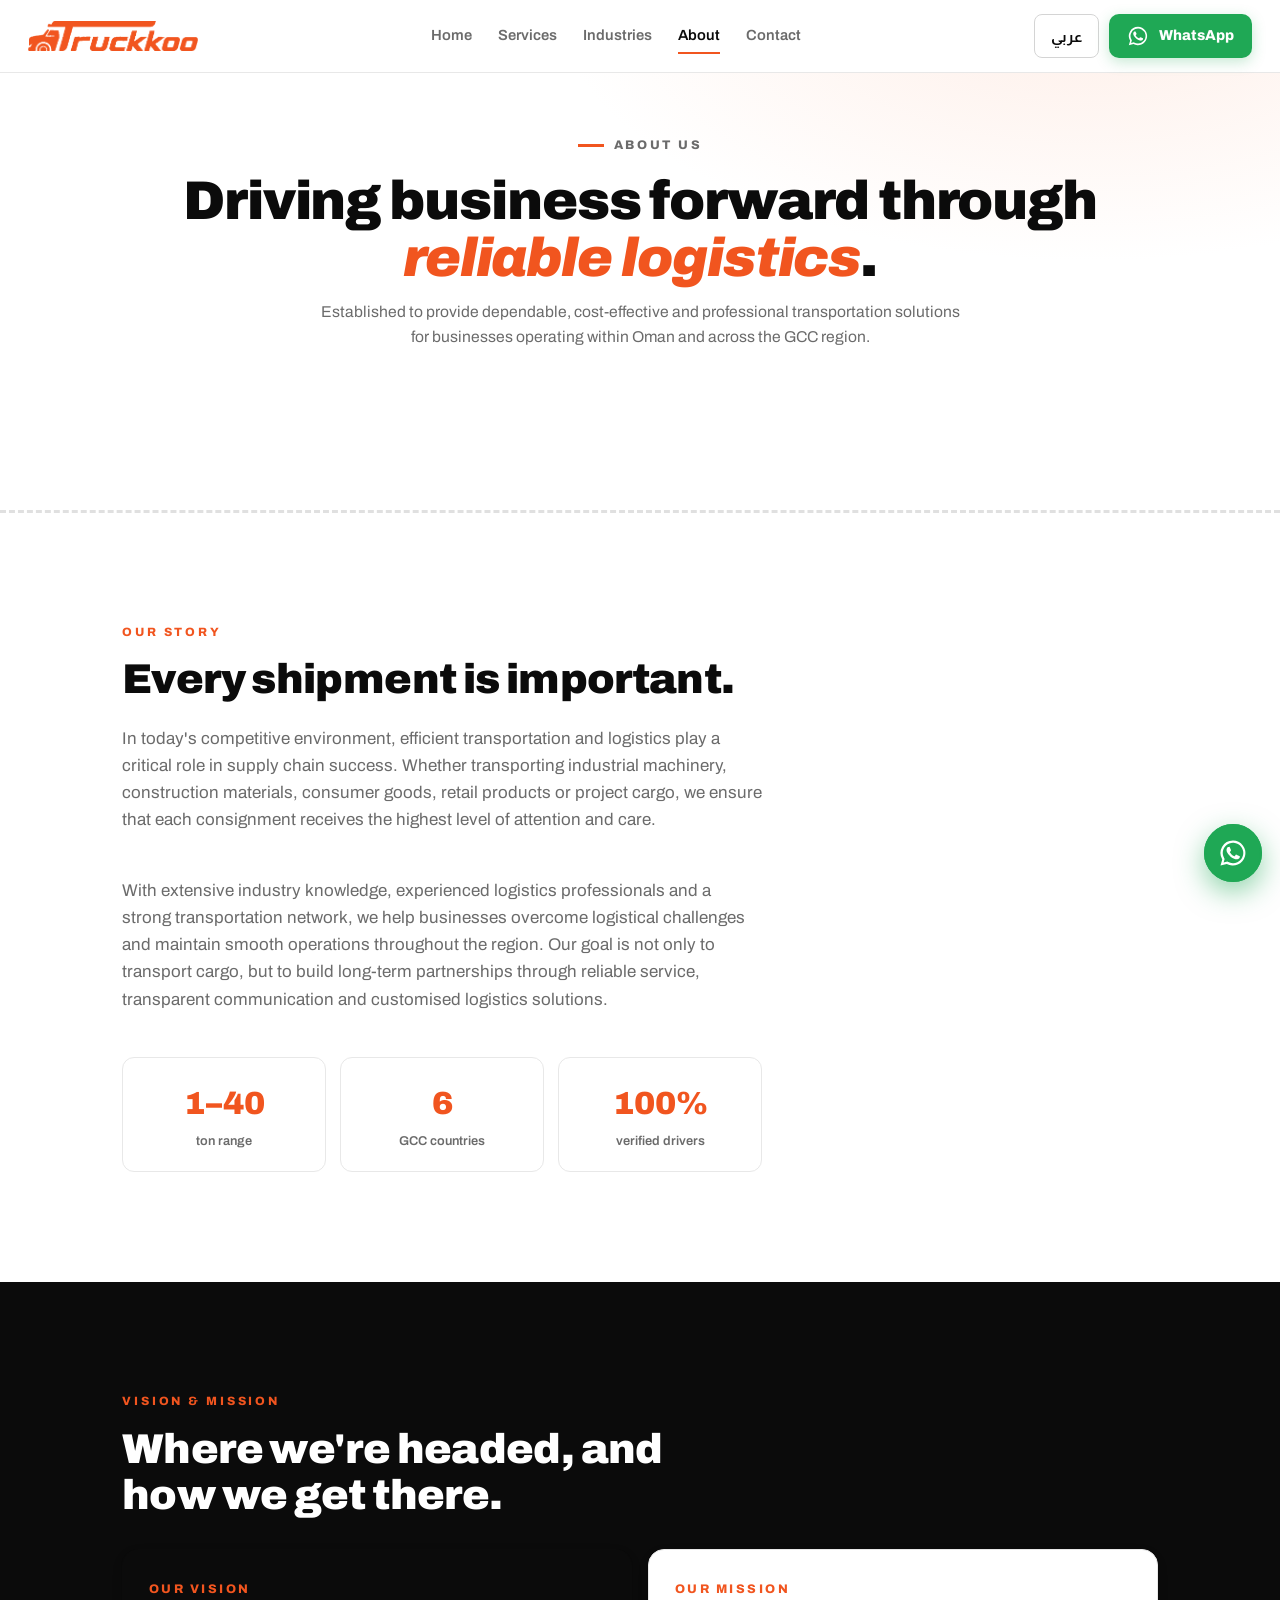
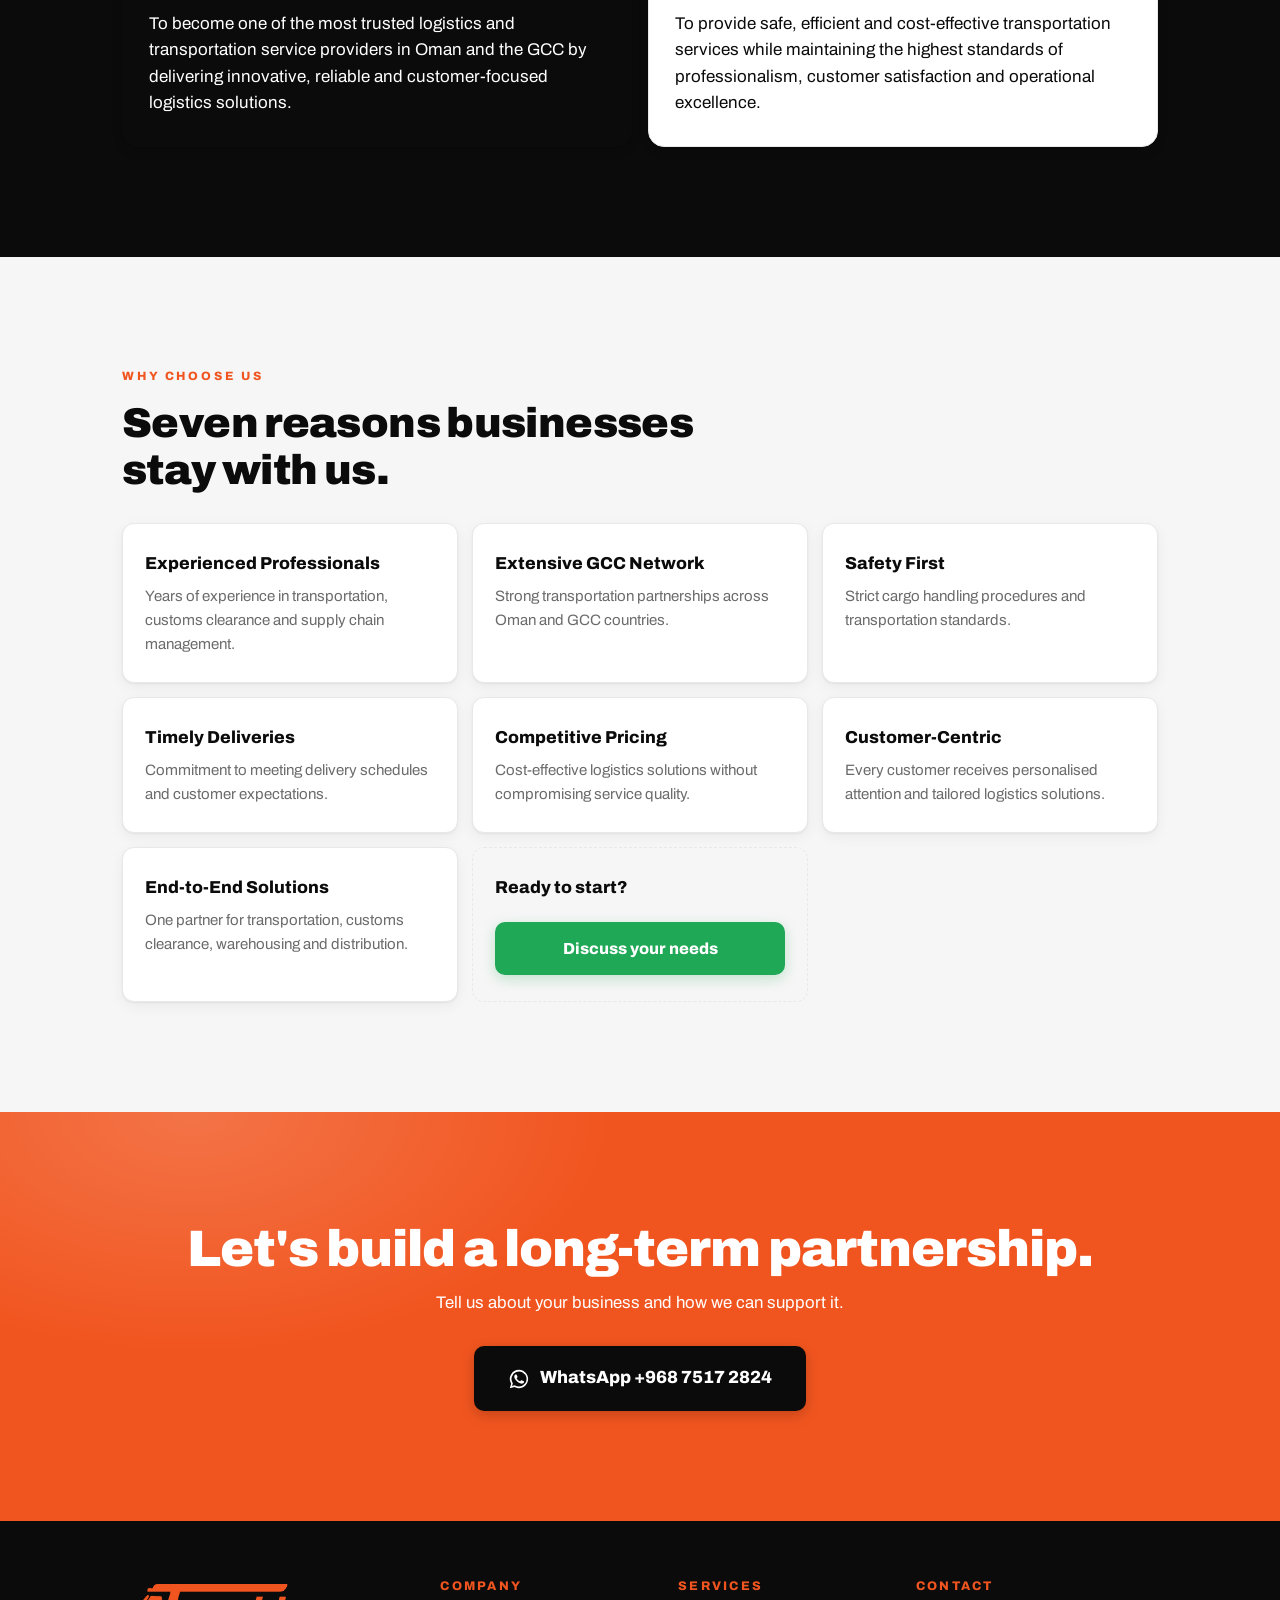
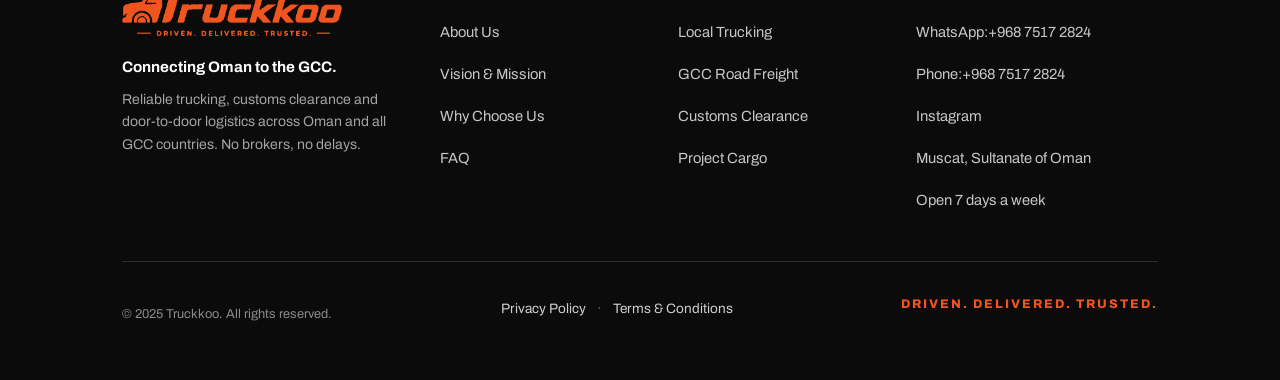
==== commit c7980be9: "Add Privacy Policy and Terms & Conditions pages (Oman PDPL) New privacy.html and terms.html aligned " ====
--- a/about.html
+++ b/about.html
@@ -10,17 +10,18 @@
 <meta property="og:image" content="images/logo.jpg">
 <meta name="theme-color" content="#13100D">
 <link rel="icon" href="images/logo.jpg">
+<!-- PWA / Add to Home Screen -->
+<link rel="manifest" href="manifest.webmanifest">
+<link rel="apple-touch-icon" href="images/icon-180.png">
+<meta name="apple-mobile-web-app-capable" content="yes">
+<meta name="apple-mobile-web-app-status-bar-style" content="black-translucent">
+<meta name="apple-mobile-web-app-title" content="Truckkoo">
+<meta name="mobile-web-app-capable" content="yes">
 <link rel="preconnect" href="https://fonts.googleapis.com">
 <link rel="preconnect" href="https://fonts.gstatic.com" crossorigin>
 <link href="https://fonts.googleapis.com/css2?family=Archivo:ital,wght@0,400;0,500;0,600;0,800;0,900;1,800;1,900&family=Almarai:wght@300;400;700;800&display=swap" rel="stylesheet">
 <link rel="stylesheet" href="css/style.css">
-<script async src="https://www.googletagmanager.com/gtag/js?id=G-XXXXXXXXXX"></script>
-<script>
-  window.dataLayer = window.dataLayer || [];
-  function gtag(){dataLayer.push(arguments);}
-  gtag('js', new Date());
-  gtag('config', 'G-XXXXXXXXXX');
-</script>
+<!-- Google Analytics 4 is initialised in js/main.js — set GA_MEASUREMENT_ID there (one place for all pages) -->
 </head>
 <body>
 <a class="skip-link en" href="#main">Skip to content</a>
@@ -235,6 +236,11 @@
     </div>
     <div class="footer-bottom">
       <p class="footer-copy">© 2025 Truckkoo. <span class="en">All rights reserved.</span><span class="ar">جميع الحقوق محفوظة.</span></p>
+      <p class="footer-legal">
+        <a href="privacy.html"><span class="en">Privacy Policy</span><span class="ar">سياسة الخصوصية</span></a>
+        <span aria-hidden="true">·</span>
+        <a href="terms.html"><span class="en">Terms &amp; Conditions</span><span class="ar">الشروط والأحكام</span></a>
+      </p>
       <p class="footer-tag"><span class="en">Driven. Delivered. Trusted.</span><span class="ar">قيادة. توصيل. ثقة.</span></p>
     </div>
   </div>
--- a/css/style.css
+++ b/css/style.css
@@ -345,6 +345,53 @@
   100% { transform: scale(1.55); opacity: 0; }
 }
 
+/* ---------- Add to Home Screen banner ---------- */
+.a2hs {
+  position: fixed; z-index: 70;
+  inset-inline: 12px; bottom: 14px; margin-inline: auto;
+  max-width: 440px;
+  display: flex; align-items: center; gap: 13px;
+  padding: 13px 14px;
+  background: #fff; border: 1px solid var(--line); border-radius: 16px;
+  box-shadow: 0 16px 40px rgba(0, 0, 0, .18);
+  transform: translateY(140%); opacity: 0;
+  transition: transform .35s cubic-bezier(.2, .8, .2, 1), opacity .35s ease;
+}
+.a2hs.show { transform: translateY(0); opacity: 1; }
+.a2hs-icon { flex: none; width: 46px; height: 46px; border-radius: 11px; background: #fff; border: 1px solid var(--line); box-shadow: 0 2px 6px rgba(0, 0, 0, .08); }
+.a2hs-body { flex: 1; min-width: 0; display: flex; flex-direction: column; gap: 2px; }
+.a2hs-body strong { font-size: .98rem; font-weight: 800; color: var(--ink); line-height: 1.25; }
+.a2hs-sub { font-size: .82rem; color: var(--ink-soft); }
+.a2hs-ios { font-size: .82rem; color: var(--ink-soft); margin-top: 3px; display: none; }
+.a2hs-ios b { color: var(--ink); font-weight: 700; }
+.a2hs-share { width: 15px; height: 15px; vertical-align: -3px; color: #0a84ff; }
+.a2hs-btn {
+  flex: none; font-family: inherit; font-weight: 800; font-size: .92rem;
+  padding: 11px 20px; border-radius: 10px; border: none; cursor: pointer;
+  background: var(--orange); color: #fff; min-height: 44px;
+  box-shadow: 0 4px 14px rgba(243, 124, 36, .35);
+  transition: transform .15s ease, background .15s ease;
+}
+.a2hs-btn:hover { background: #e06a18; transform: translateY(-1px); }
+.a2hs-btn:active { transform: scale(.97); }
+.a2hs-close {
+  position: absolute; top: -10px; inset-inline-end: -10px;
+  width: 28px; height: 28px; border-radius: 50%;
+  background: var(--ink); color: #fff; border: 2px solid #fff;
+  font-size: 18px; line-height: 1; cursor: pointer;
+  display: grid; place-items: center;
+}
+/* iOS mode: show step hint, hide the (non-functional on iOS) Add button */
+.a2hs.is-ios .a2hs-ios { display: block; }
+.a2hs.is-ios .a2hs-btn { display: none; }
+.a2hs.is-ios .a2hs-sub { display: none; }
+/* Lift the WhatsApp float above the banner while it's visible */
+body.has-a2hs .wa-float { bottom: 92px; transition: bottom .35s ease; }
+@media (prefers-reduced-motion: reduce) {
+  .a2hs { transition: opacity .2s ease; transform: none; }
+  body.has-a2hs .wa-float { transition: none; }
+}
+
 /* ---------- Scroll reveal ---------- */
 .reveal { opacity: 0; transform: translateY(22px); transition: opacity .6s ease, transform .6s ease; }
 .reveal.in { opacity: 1; transform: none; }
@@ -495,12 +542,12 @@
 
 /* ---------- Mobile hamburger nav ---------- */
 .nav-toggle {
-  display: inline-flex; flex-direction: column; justify-content: center; gap: 5px;
+  display: inline-flex; flex-direction: column; align-items: center; justify-content: center; gap: 5px;
   width: 42px; height: 40px; padding: 0 9px;
   background: transparent; border: 1.5px solid #d4d4d4; border-radius: 8px;
   cursor: pointer;
 }
-.nav-toggle span { display: block; height: 2px; background: var(--ink); border-radius: 2px; transition: transform .2s ease, opacity .2s ease; }
+.nav-toggle span { display: block; width: 22px; height: 2px; background: #0b0b0b; background: var(--ink, #0b0b0b); border-radius: 2px; transition: transform .2s ease, opacity .2s ease; }
 .site-header.nav-open .nav-toggle span:nth-child(1) { transform: translateY(7px) rotate(45deg); }
 .site-header.nav-open .nav-toggle span:nth-child(2) { opacity: 0; }
 .site-header.nav-open .nav-toggle span:nth-child(3) { transform: translateY(-7px) rotate(-45deg); }
@@ -566,6 +613,33 @@
 /* ---------- Generic intro lead ---------- */
 .lead-center { margin-inline: auto; text-align: center; }
 
+/* ---------- Legal pages (privacy, terms) ---------- */
+.legal { max-width: 820px; }
+.legal-note {
+  background: var(--orange-soft); border: 1px solid #f3d3b6;
+  border-radius: 12px; padding: 14px 18px; margin-bottom: 36px;
+  font-size: .92rem; color: var(--ink-soft);
+}
+.legal-note strong { color: var(--ink); }
+.legal h2 {
+  font-size: 1.35rem; font-weight: 800; color: var(--ink);
+  margin: 38px 0 12px; scroll-margin-top: 90px;
+}
+.legal h2:first-of-type { margin-top: 0; }
+.legal h3 { font-size: 1.05rem; font-weight: 700; color: var(--ink); margin: 22px 0 8px; }
+.legal p, .legal li { font-size: 1rem; color: var(--ink-soft); line-height: 1.75; }
+.legal p { margin-bottom: 14px; }
+.legal ul { margin: 0 0 16px; padding-inline-start: 22px; }
+.legal li { margin-bottom: 7px; }
+.legal a { color: var(--orange); text-decoration: underline; }
+.legal .legal-updated { font-size: .9rem; color: var(--ink-soft); margin-bottom: 8px; }
+
+/* Footer legal links */
+.footer-legal { margin-top: 8px; font-size: .85rem; }
+.footer-legal a { color: inherit; opacity: .8; }
+.footer-legal a:hover { opacity: 1; text-decoration: underline; }
+.footer-legal span[aria-hidden] { opacity: .4; margin: 0 8px; }
+
 /* ---------- Coverage / tag chips ---------- */
 .chip-grid { display: flex; flex-wrap: wrap; gap: 10px; margin-top: 26px; }
 .chip {
